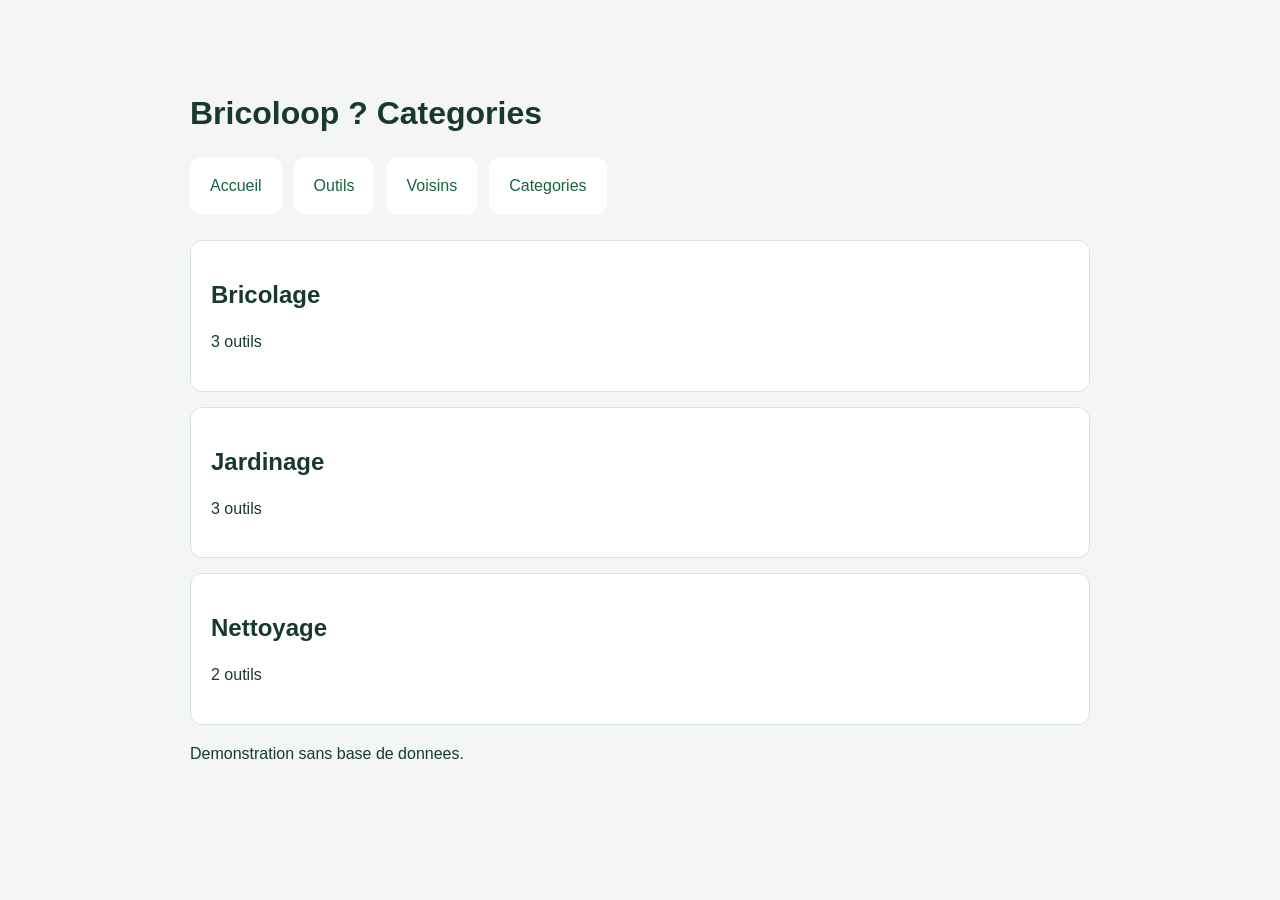
==== categories.html @ d0cb90e5 "Publie le site de demonstration Bricoloop" ====
<!DOCTYPE html>
<html lang="fr">
<head>
<meta charset="UTF-8">
<meta name="viewport" content="width=device-width, initial-scale=1">
<title>Categories - Bricoloop</title>
<style>
body{font-family:Arial;background:#f3f6f4;color:#18392b;margin:0}
main{max-width:900px;margin:50px auto;padding:24px}
nav{display:flex;gap:12px;flex-wrap:wrap;margin:25px 0}
a{color:#17633d}
nav a,article{background:white;padding:20px;border-radius:12px}
nav a{text-decoration:none}
article{margin:15px 0;border:1px solid #d8e5dc}
p{line-height:1.6}
</style>
</head>
<body><main>
<h1>Bricoloop ? Categories</h1>
<nav>
<a href="./index.html">Accueil</a>
<a href="./outils.html">Outils</a>
<a href="./voisins.html">Voisins</a>
<a href="./categories.html">Categories</a>
</nav>
<article><h2>Bricolage</h2>
    <p>3 outils</p>
  </article><article><h2>Jardinage</h2>
    <p>3 outils</p>
  </article><article><h2>Nettoyage</h2>
    <p>2 outils</p>
  </article>
<footer><p>Demonstration sans base de donnees.</p></footer>
</main></body></html>
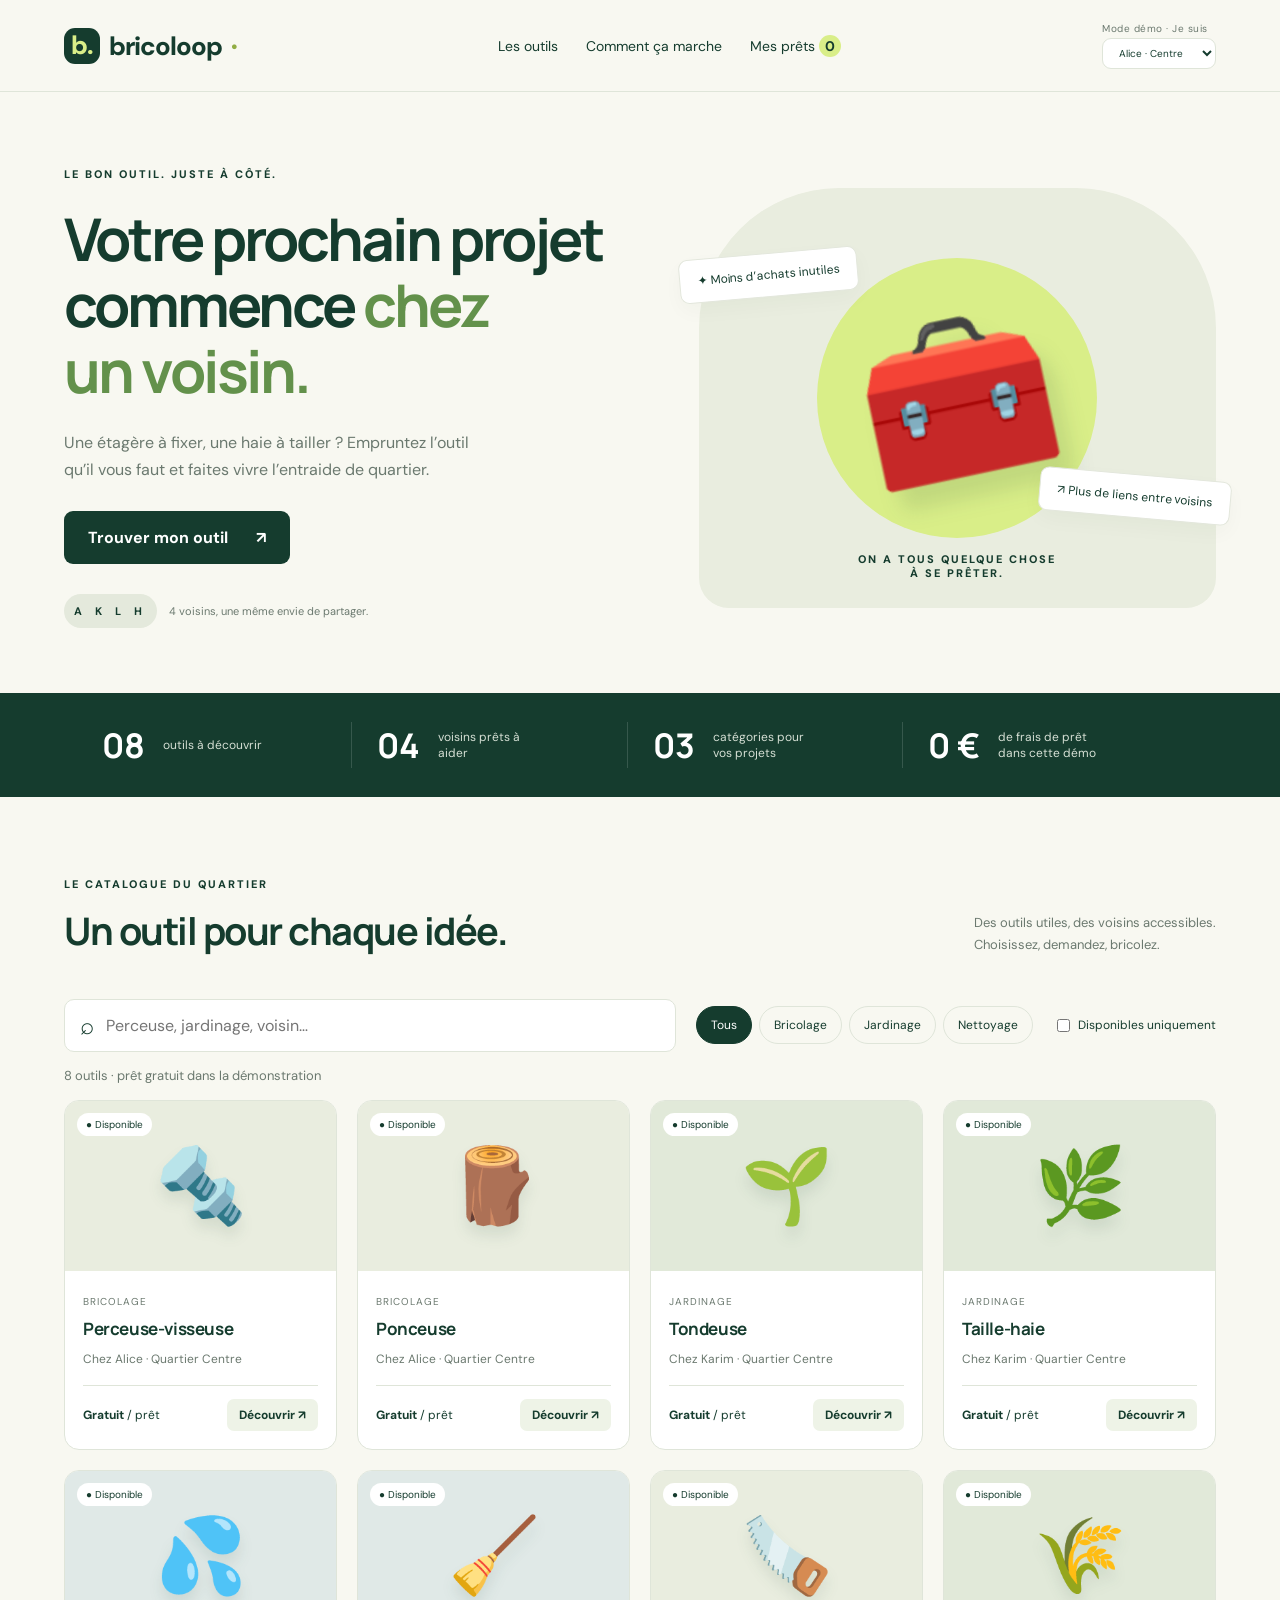
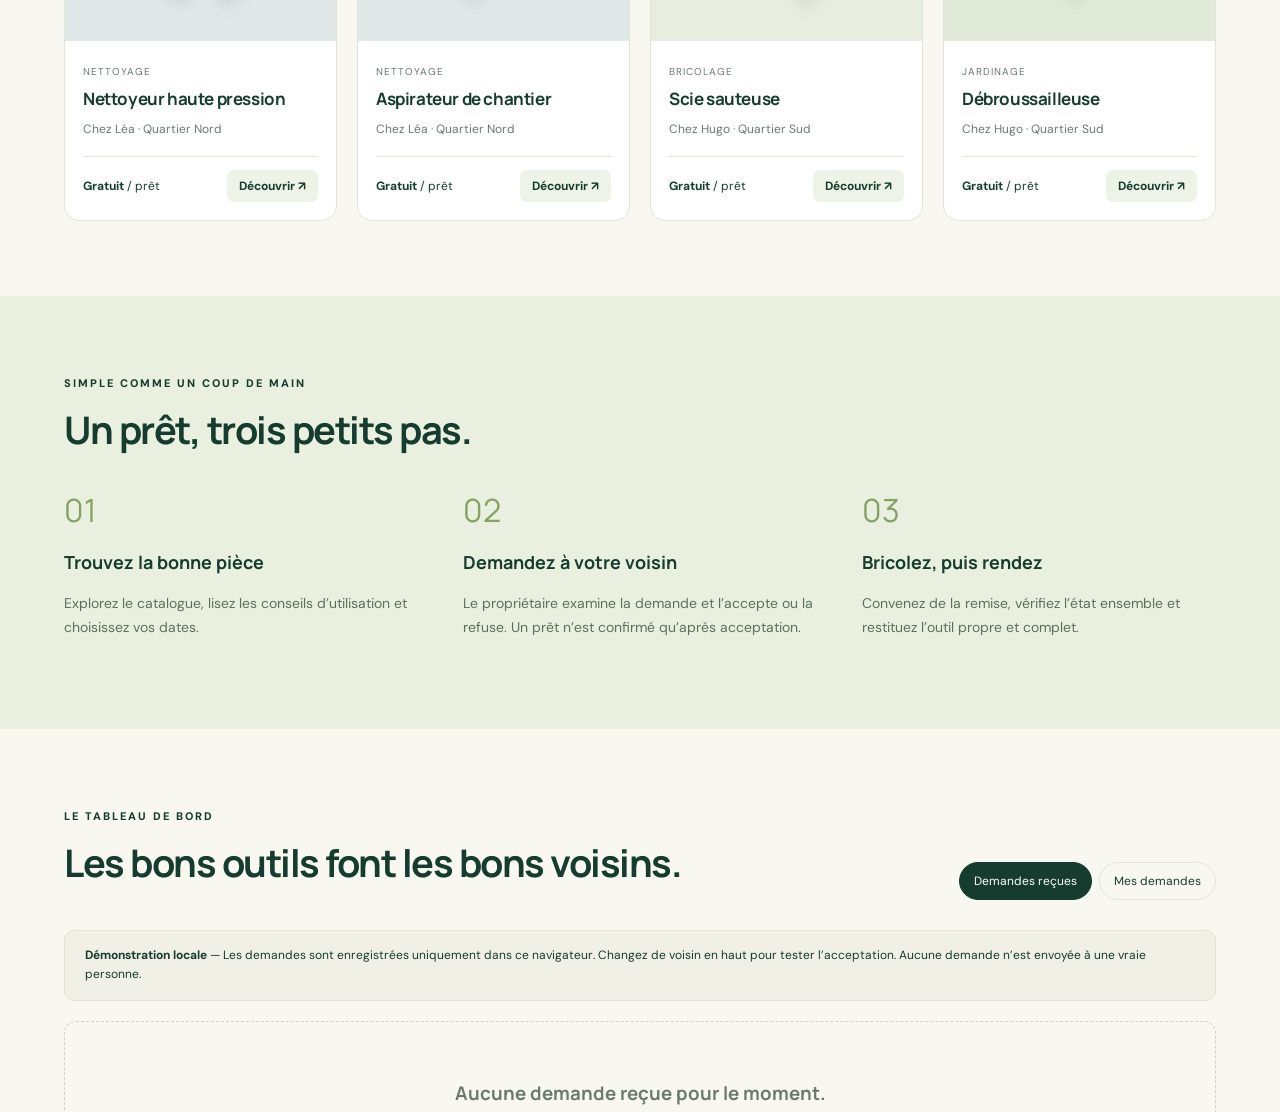
==== commit 1ae0de1c: "Ameliore le design et ajoute les demandes de pret" ====
--- a/categories.html
+++ b/categories.html
@@ -1,34 +1 @@
-<!DOCTYPE html>
-<html lang="fr">
-<head>
-<meta charset="UTF-8">
-<meta name="viewport" content="width=device-width, initial-scale=1">
-<title>Categories - Bricoloop</title>
-<style>
-body{font-family:Arial;background:#f3f6f4;color:#18392b;margin:0}
-main{max-width:900px;margin:50px auto;padding:24px}
-nav{display:flex;gap:12px;flex-wrap:wrap;margin:25px 0}
-a{color:#17633d}
-nav a,article{background:white;padding:20px;border-radius:12px}
-nav a{text-decoration:none}
-article{margin:15px 0;border:1px solid #d8e5dc}
-p{line-height:1.6}
-</style>
-</head>
-<body><main>
-<h1>Bricoloop ? Categories</h1>
-<nav>
-<a href="./index.html">Accueil</a>
-<a href="./outils.html">Outils</a>
-<a href="./voisins.html">Voisins</a>
-<a href="./categories.html">Categories</a>
-</nav>
-<article><h2>Bricolage</h2>
-    <p>3 outils</p>
-  </article><article><h2>Jardinage</h2>
-    <p>3 outils</p>
-  </article><article><h2>Nettoyage</h2>
-    <p>2 outils</p>
-  </article>
-<footer><p>Demonstration sans base de donnees.</p></footer>
-</main></body></html>+<!doctype html><html lang="fr"><meta charset="utf-8"><meta http-equiv="refresh" content="0; url=./index.html#catalogue"><title>Bricoloop</title><a href="./index.html#catalogue">Ouvrir Bricoloop</a></html>
